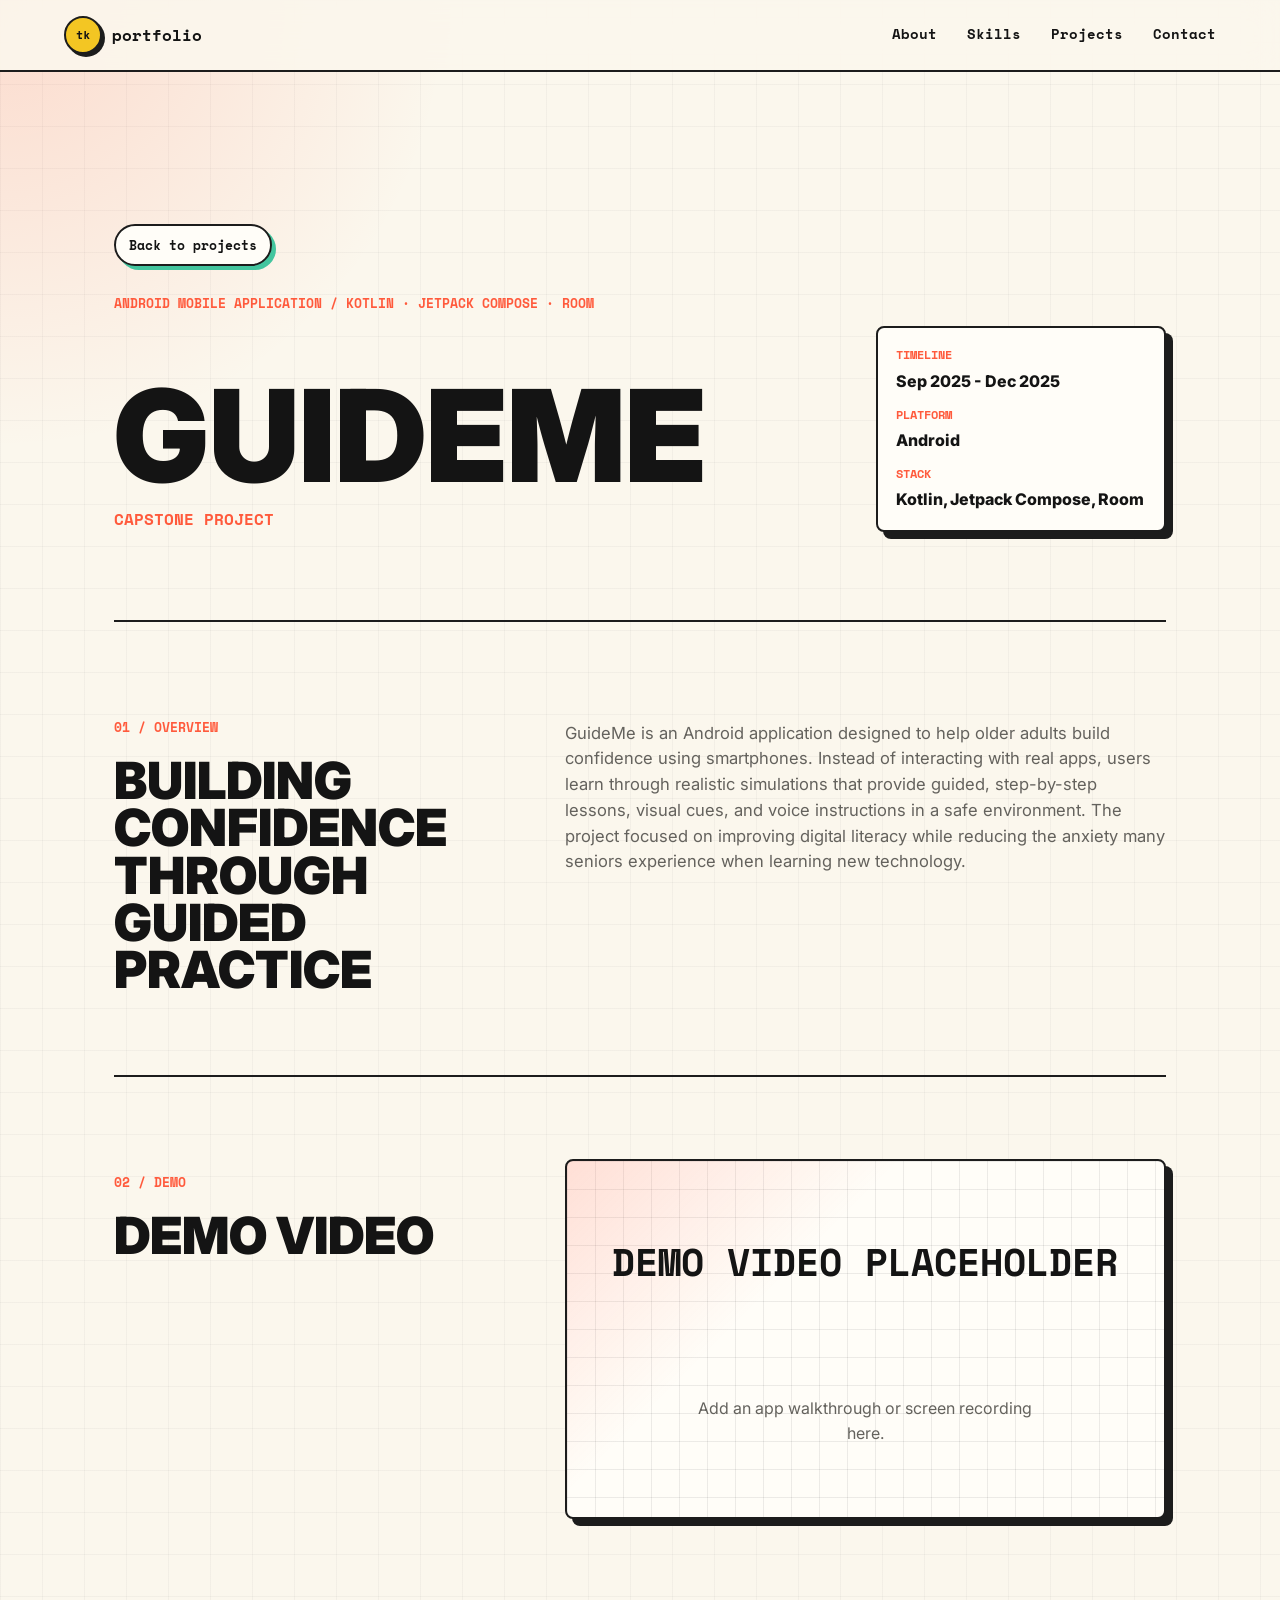
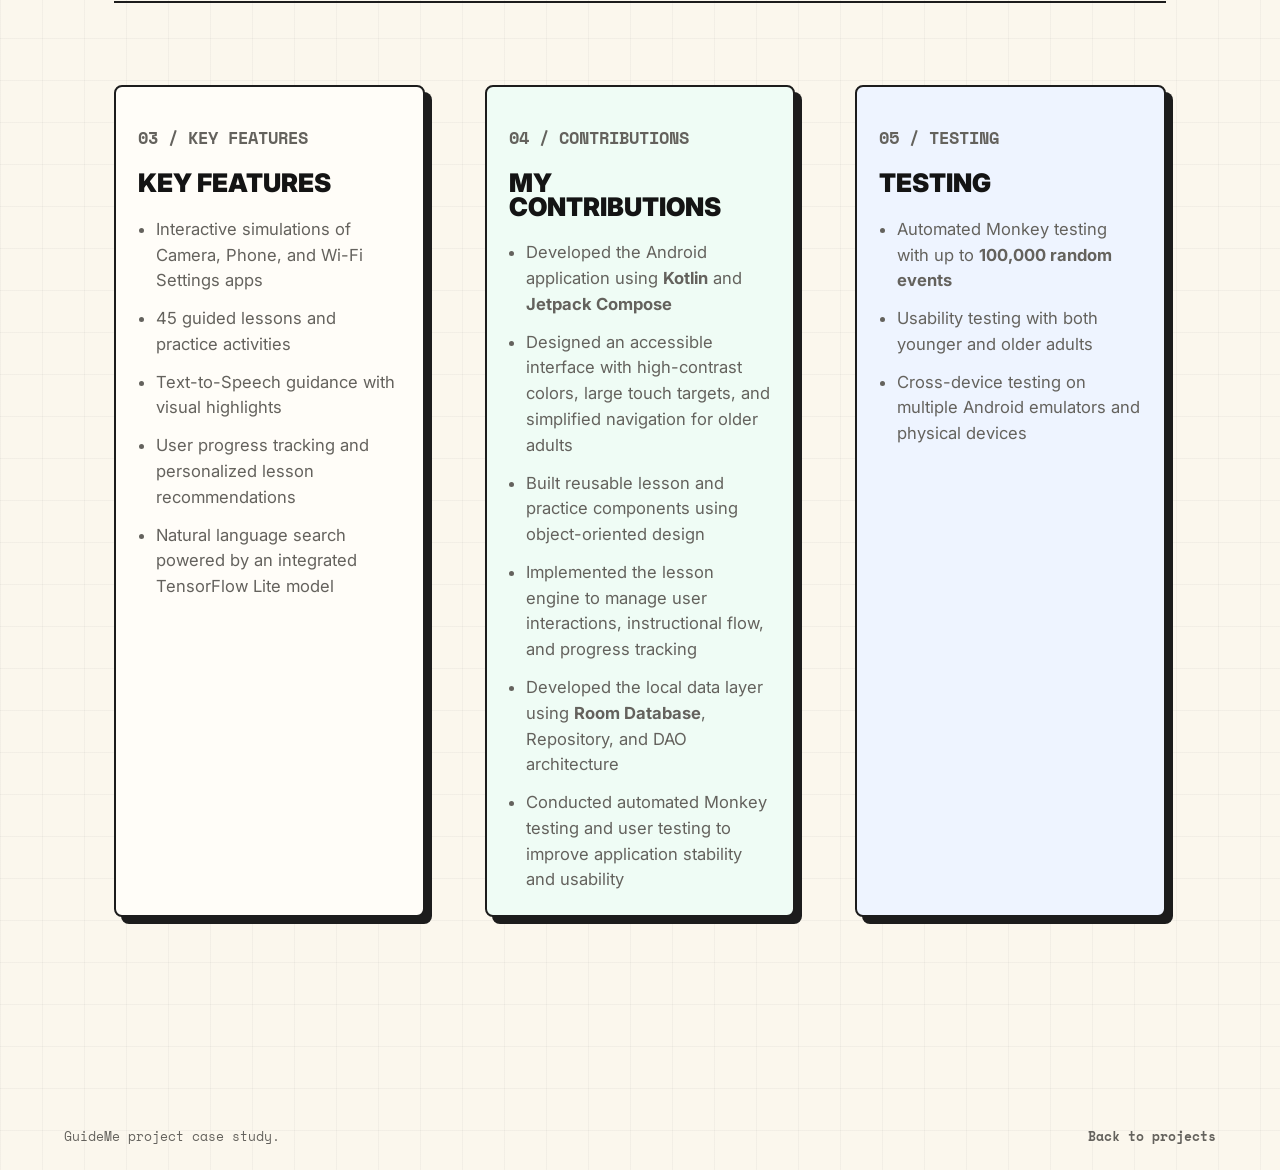
==== projects/guideme.html @ 34431dc5 "Add GuideMe project detail page" ====
<!doctype html>
<html lang="en">
  <head>
    <meta charset="utf-8">
    <meta name="viewport" content="width=device-width, initial-scale=1">
    <meta
      name="description"
      content="GuideMe project case study: an Android app built with Kotlin, Jetpack Compose, and Room to help older adults practice smartphone skills."
    >
    <title>GuideMe | Tina Kralimarkova</title>
    <link rel="preconnect" href="https://fonts.googleapis.com">
    <link rel="preconnect" href="https://fonts.gstatic.com" crossorigin>
    <link
      href="https://fonts.googleapis.com/css2?family=Inter:wght@400;500;600;700;800;900&family=Space+Mono:wght@400;700&display=swap"
      rel="stylesheet"
    >
    <link rel="stylesheet" href="../styles.css">
  </head>
  <body>
    <a class="skip-link" href="#main">Skip to content</a>

    <header class="site-header">
      <a class="brand" href="../index.html#top" aria-label="Portfolio home">
        <span class="brand-glyph">tk</span>
        <span class="brand-text">portfolio</span>
      </a>
      <nav class="nav-links" aria-label="Primary navigation">
        <a href="../index.html#about">About</a>
        <a href="../index.html#skills">Skills</a>
        <a href="../index.html#projects">Projects</a>
        <a href="../index.html#contact">Contact</a>
      </nav>
    </header>

    <main id="main" class="project-detail-page">
      <section class="project-detail-hero" aria-labelledby="project-title">
        <a class="back-link" href="../index.html#projects">Back to projects</a>
        <p class="mono-label">Android Mobile Application / Kotlin · Jetpack Compose · Room</p>
        <div class="project-detail-heading">
          <div>
            <h1 id="project-title">GuideMe</h1>
            <p class="project-detail-subtitle">Capstone Project</p>
          </div>
          <dl class="project-facts" aria-label="Project facts">
            <div>
              <dt>Timeline</dt>
              <dd>Sep 2025 - Dec 2025</dd>
            </div>
            <div>
              <dt>Platform</dt>
              <dd>Android</dd>
            </div>
            <div>
              <dt>Stack</dt>
              <dd>Kotlin, Jetpack Compose, Room</dd>
            </div>
          </dl>
        </div>
      </section>

      <section class="project-detail-section project-overview" aria-labelledby="overview-title">
        <div>
          <p class="section-marker">01 / overview</p>
          <h2 id="overview-title">Building confidence through guided practice</h2>
        </div>
        <p>
          GuideMe is an Android application designed to help older adults build
          confidence using smartphones. Instead of interacting with real apps,
          users learn through realistic simulations that provide guided,
          step-by-step lessons, visual cues, and voice instructions in a safe
          environment. The project focused on improving digital literacy while
          reducing the anxiety many seniors experience when learning new
          technology.
        </p>
      </section>

      <section class="project-detail-section" aria-labelledby="demo-title">
        <div>
          <p class="section-marker">02 / demo</p>
          <h2 id="demo-title">Demo video</h2>
        </div>
        <div class="demo-placeholder" role="img" aria-label="Placeholder for a GuideMe demo video">
          <span>Demo video placeholder</span>
          <p>Add an app walkthrough or screen recording here.</p>
        </div>
      </section>

      <section class="project-detail-section detail-card-grid" aria-label="GuideMe project details">
        <article class="detail-card">
          <p class="section-marker">03 / key features</p>
          <h2>Key Features</h2>
          <ul>
            <li>Interactive simulations of Camera, Phone, and Wi-Fi Settings apps</li>
            <li>45 guided lessons and practice activities</li>
            <li>Text-to-Speech guidance with visual highlights</li>
            <li>User progress tracking and personalized lesson recommendations</li>
            <li>Natural language search powered by an integrated TensorFlow Lite model</li>
          </ul>
        </article>

        <article class="detail-card">
          <p class="section-marker">04 / contributions</p>
          <h2>My<br>Contributions</h2>
          <ul>
            <li>Developed the Android application using <strong>Kotlin</strong> and <strong>Jetpack Compose</strong></li>
            <li>Designed an accessible interface with high-contrast colors, large touch targets, and simplified navigation for older adults</li>
            <li>Built reusable lesson and practice components using object-oriented design</li>
            <li>Implemented the lesson engine to manage user interactions, instructional flow, and progress tracking</li>
            <li>Developed the local data layer using <strong>Room Database</strong>, Repository, and DAO architecture</li>
            <li>Conducted automated Monkey testing and user testing to improve application stability and usability</li>
          </ul>
        </article>

        <article class="detail-card">
          <p class="section-marker">05 / testing</p>
          <h2>Testing</h2>
          <ul>
            <li>Automated Monkey testing with up to <strong>100,000 random events</strong></li>
            <li>Usability testing with both younger and older adults</li>
            <li>Cross-device testing on multiple Android emulators and physical devices</li>
          </ul>
        </article>
      </section>
    </main>

    <footer class="site-footer">
      <p>GuideMe project case study.</p>
      <a href="../index.html#projects">Back to projects</a>
    </footer>
  </body>
</html>
---- styles.css ----
:root {
  color-scheme: light;
  --ink: #141414;
  --muted: #64625d;
  --paper: #fbf7ed;
  --paper-deep: #efe6d1;
  --surface: #fffdf8;
  --line: #1c1c1c;
  --hot: #ff5a3c;
  --mint: #43c59e;
  --sky: #4d8df7;
  --sun: #f3c623;
  --shadow: 7px 7px 0 var(--line);
  --soft-shadow: 0 18px 48px rgba(20, 20, 20, 0.13);
  font-family: Inter, system-ui, -apple-system, BlinkMacSystemFont, "Segoe UI", sans-serif;
}

* {
  box-sizing: border-box;
}

html {
  scroll-behavior: smooth;
}

body {
  margin: 0;
  background:
    radial-gradient(circle at top left, rgba(255, 90, 60, 0.18), transparent 28rem),
    linear-gradient(90deg, rgba(20, 20, 20, 0.035) 1px, transparent 1px),
    linear-gradient(180deg, rgba(20, 20, 20, 0.035) 1px, transparent 1px),
    var(--paper);
  background-size: auto, 42px 42px, 42px 42px, auto;
  color: var(--ink);
  font-size: 16px;
  line-height: 1.55;
  overflow-x: hidden;
}

img {
  display: block;
  max-width: 100%;
}

a {
  color: inherit;
}

.skip-link {
  position: fixed;
  left: 18px;
  top: 12px;
  z-index: 20;
  transform: translateY(-150%);
  background: var(--ink);
  color: var(--paper);
  padding: 10px 14px;
}

.skip-link:focus {
  transform: translateY(0);
}

.site-header {
  position: sticky;
  top: 0;
  z-index: 10;
  display: flex;
  align-items: center;
  justify-content: space-between;
  gap: 24px;
  padding: 16px clamp(18px, 5vw, 64px);
  background: rgba(251, 247, 237, 0.9);
  border-bottom: 2px solid var(--line);
  backdrop-filter: blur(16px);
}

.brand,
.nav-links,
.hero-actions,
.contact-links {
  display: flex;
  align-items: center;
}

.brand {
  gap: 10px;
  font-weight: 900;
  text-decoration: none;
  text-transform: lowercase;
}

.brand-glyph {
  display: inline-grid;
  width: 38px;
  height: 38px;
  place-items: center;
  border: 2px solid var(--line);
  border-radius: 999px;
  background: var(--sun);
  font-family: "Space Mono", monospace;
  font-size: 0.78rem;
  box-shadow: 3px 3px 0 var(--line);
}

.brand-text,
.mono-label,
.section-marker,
.project-type,
.project-meta,
.skill-number {
  font-family: "Space Mono", monospace;
}

.nav-links {
  gap: clamp(12px, 3vw, 30px);
}

.nav-links a {
  color: var(--ink);
  font-family: "Space Mono", monospace;
  font-size: 0.86rem;
  font-weight: 700;
  text-decoration: none;
}

.nav-links a:hover,
.nav-links a:focus-visible {
  color: var(--hot);
}

.hero {
  padding: clamp(48px, 8vw, 96px) clamp(18px, 5vw, 64px) clamp(46px, 7vw, 84px);
}

.hero-grid {
  display: grid;
  grid-template-columns: minmax(0, 1fr) minmax(300px, 420px);
  gap: clamp(32px, 6vw, 76px);
  align-items: center;
  min-width: 0;
  max-width: 1180px;
  margin: 0 auto;
}

.hero-copy {
  min-width: 0;
  width: 100%;
  max-width: 760px;
}

.mono-label {
  max-width: 100%;
  margin: 0 0 14px;
  color: var(--hot);
  font-size: 0.84rem;
  font-weight: 700;
  line-height: 1.35;
  overflow-wrap: anywhere;
  text-transform: uppercase;
}

h1,
h2,
h3,
p {
  overflow-wrap: anywhere;
}

h1,
h2 {
  margin: 0;
  letter-spacing: 0;
}

h1 {
  max-width: 760px;
  font-size: clamp(4rem, 11vw, 8.8rem);
  font-weight: 900;
  line-height: 0.82;
  text-transform: none;
}

h2 {
  font-size: clamp(2.1rem, 5vw, 4.8rem);
  font-weight: 900;
  line-height: 0.92;
  text-transform: uppercase;
}

h3 {
  margin: 0;
  font-size: clamp(1.15rem, 2vw, 1.55rem);
  line-height: 1.05;
}

.hero-intro {
  width: 100%;
  max-width: 620px;
  margin: 28px 0 0;
  color: var(--muted);
  font-size: clamp(1rem, 1.6vw, 1.2rem);
}

.hero-actions {
  flex-wrap: wrap;
  gap: 12px;
  margin-top: 30px;
}

.button {
  display: inline-flex;
  min-height: 46px;
  align-items: center;
  justify-content: center;
  border: 2px solid var(--line);
  border-radius: 999px;
  padding: 10px 18px;
  font-family: "Space Mono", monospace;
  font-weight: 700;
  text-decoration: none;
  transition: transform 160ms ease, box-shadow 160ms ease, background 160ms ease;
}

.button.primary {
  background: var(--ink);
  color: var(--paper);
  box-shadow: 4px 4px 0 var(--hot);
}

.button.secondary {
  background: var(--surface);
  color: var(--ink);
  box-shadow: 4px 4px 0 var(--mint);
}

.button:hover,
.button:focus-visible {
  transform: translate(-2px, -2px);
}

.signal-panel {
  overflow: hidden;
  margin: 0;
  border: 2px solid var(--line);
  border-radius: 18px 18px 10px 10px;
  background: var(--surface);
  box-shadow: var(--shadow);
}

.signal-panel::before {
  content: "";
  display: block;
  height: 26px;
  border-bottom: 2px solid var(--line);
  background:
    radial-gradient(circle, var(--hot) 0 5px, transparent 6px) 14px 50% / 20px 20px no-repeat,
    radial-gradient(circle, var(--sun) 0 5px, transparent 6px) 36px 50% / 20px 20px no-repeat,
    radial-gradient(circle, var(--mint) 0 5px, transparent 6px) 58px 50% / 20px 20px no-repeat,
    var(--paper-deep);
}

.signal-panel img {
  width: 100%;
  aspect-ratio: 4 / 5;
  object-fit: cover;
  object-position: 46% 42%;
  filter: saturate(1.04) contrast(1.02);
}

.signal-readout {
  display: flex;
  justify-content: space-between;
  gap: 16px;
  padding: 14px 16px;
  border-top: 2px solid var(--line);
  font-family: "Space Mono", monospace;
  font-size: 0.84rem;
}

.signal-readout strong {
  text-align: right;
}

.signal-readout span {
  color: var(--muted);
}

.section {
  max-width: 1180px;
  margin: 0 auto;
  padding: clamp(58px, 8vw, 104px) clamp(18px, 5vw, 64px);
}

.section-marker {
  margin-bottom: 20px;
  color: var(--hot);
  font-size: 0.82rem;
  font-weight: 700;
  text-transform: uppercase;
}

.about-layout,
.section-topline {
  display: grid;
  grid-template-columns: minmax(0, 0.92fr) minmax(260px, 0.48fr);
  gap: clamp(24px, 5vw, 58px);
  align-items: start;
}

.about-layout p,
.section-topline p {
  max-width: 760px;
  margin: 0;
  color: var(--muted);
  font-size: 1.08rem;
}

.about-layout h2 {
  margin-bottom: 18px;
}

.interests-block {
  border: 2px solid var(--line);
  border-radius: 8px;
  padding: 20px;
  background: var(--surface);
  box-shadow: var(--shadow);
}

.interests-block h3 {
  margin-bottom: 14px;
}

.pill-list {
  display: flex;
  flex-wrap: wrap;
  gap: 8px;
  padding: 0;
  margin: 0;
  list-style: none;
}

.pill-list li {
  border: 2px solid var(--line);
  border-radius: 999px;
  padding: 7px 11px;
  background: var(--paper);
  font-family: "Space Mono", monospace;
  font-size: 0.78rem;
  font-weight: 700;
}

.skills-grid {
  display: grid;
  grid-template-columns: repeat(5, minmax(0, 1fr));
  gap: 14px;
  margin-top: 28px;
}

.skill-card {
  display: flex;
  min-height: 255px;
  flex-direction: column;
  border: 2px solid var(--line);
  border-radius: 8px;
  padding: 18px;
  background: var(--surface);
  box-shadow: 5px 5px 0 var(--line);
}

.skill-card:nth-child(2) {
  background: #f4fff9;
}

.skill-card:nth-child(3) {
  background: #f2f6ff;
}

.skill-card:nth-child(4) {
  background: #fff3ee;
}

.skill-card:nth-child(5) {
  background: #fffbe8;
}

.skill-number {
  display: inline-block;
  margin-bottom: auto;
  color: var(--hot);
  font-size: 0.84rem;
  font-weight: 700;
}

.skill-card h3 {
  margin-top: 34px;
}

.skill-card p {
  margin: 12px 0 0;
  color: var(--muted);
}

.projects-section {
  max-width: none;
  border-top: 2px solid var(--line);
  border-bottom: 2px solid var(--line);
  background: rgba(239, 230, 209, 0.72);
}

.projects-section > * {
  max-width: 1180px;
  margin-left: auto;
  margin-right: auto;
}

.tabs {
  display: grid;
  gap: 22px;
  margin-top: 28px;
}

.tab-list {
  display: flex;
  flex-wrap: wrap;
  gap: 10px;
}

.tab {
  min-height: 46px;
  border: 2px solid var(--line);
  border-radius: 999px;
  padding: 10px 15px;
  background: var(--surface);
  color: var(--ink);
  font: inherit;
  font-family: "Space Mono", monospace;
  font-size: 0.86rem;
  font-weight: 700;
  cursor: pointer;
  transition: transform 160ms ease, box-shadow 160ms ease, background 160ms ease;
}

.tab.is-active {
  background: var(--sun);
  box-shadow: 4px 4px 0 var(--line);
}

.tab:hover,
.tab:focus-visible {
  transform: translate(-2px, -2px);
}

.project-panel {
  display: grid;
  grid-template-columns: repeat(3, minmax(0, 1fr));
  gap: 16px;
}

.project-panel[hidden] {
  display: none;
}

.project-panel.all-projects {
  grid-template-columns: repeat(4, minmax(0, 1fr));
}

.project-link {
  position: relative;
  display: flex;
  min-height: 285px;
  flex-direction: column;
  justify-content: space-between;
  overflow: hidden;
  border: 2px solid var(--line);
  border-radius: 8px;
  padding: 20px;
  background: var(--surface);
  box-shadow: var(--shadow);
  text-decoration: none;
  transition: transform 180ms ease, box-shadow 180ms ease;
}

.project-link.featured {
  grid-column: span 2;
  min-height: 320px;
}

.project-link::after {
  content: "preview ->";
  position: absolute;
  right: 18px;
  top: 16px;
  font-family: "Space Mono", monospace;
  font-size: 0.76rem;
  font-weight: 700;
  opacity: 0;
  transform: translateY(8px);
  transition: opacity 180ms ease, transform 180ms ease;
}

.project-link.detail-link::after {
  content: "open ->";
}

.project-link:hover,
.project-link:focus-visible {
  transform: translate(-4px, -4px);
  box-shadow: 11px 11px 0 var(--line);
}

.project-link:hover::after,
.project-link:focus-visible::after {
  opacity: 1;
  transform: translateY(0);
}

.project-link.hot {
  background: #fff1ed;
}

.project-link.mint {
  background: #effcf5;
}

.project-link.sky {
  background: #eef4ff;
}

.project-type {
  width: max-content;
  max-width: 100%;
  border: 2px solid var(--line);
  border-radius: 999px;
  padding: 6px 10px;
  background: var(--surface);
  font-size: 0.76rem;
  font-weight: 700;
  text-transform: uppercase;
}

.project-link h3 {
  margin-top: auto;
  padding-top: 52px;
  font-size: clamp(1.6rem, 3vw, 2.65rem);
  font-weight: 900;
  text-transform: uppercase;
}

.project-title-row {
  display: grid;
  gap: 10px;
  margin-top: auto;
  padding-top: 54px;
}

.project-title-row h3 {
  margin: 0;
  padding-top: 0;
}

.project-panel.all-projects .project-link:not(.featured) h3 {
  font-size: clamp(1.35rem, 2vw, 2.05rem);
  line-height: 1;
}

.project-date,
.project-subtitle {
  font-family: "Space Mono", monospace;
  font-weight: 700;
}

.project-date {
  color: var(--hot);
  font-size: 0.82rem;
  text-transform: uppercase;
}

.project-subtitle {
  margin: 12px 0 0;
  color: var(--ink);
  font-size: 0.9rem;
  text-transform: uppercase;
}

.project-link p {
  margin: 12px 0 20px;
  color: var(--muted);
}

.project-meta {
  color: var(--ink);
  font-size: 0.8rem;
  font-weight: 700;
}

.project-preview {
  display: grid;
  grid-template-columns: minmax(160px, 0.35fr) minmax(220px, 0.55fr) minmax(260px, 1fr);
  gap: 18px;
  align-items: start;
  border: 2px solid var(--line);
  border-radius: 8px;
  padding: 18px;
  background: var(--ink);
  color: var(--paper);
  box-shadow: var(--shadow);
}

.project-preview-label {
  color: var(--sun);
  font-family: "Space Mono", monospace;
  font-size: 0.8rem;
  font-weight: 700;
  text-transform: uppercase;
}

.project-preview h3 {
  text-transform: uppercase;
}

.project-preview p {
  margin: 0;
  color: #ded8c8;
}

.contact-card {
  border: 2px solid var(--line);
  border-radius: 8px;
  padding: clamp(24px, 5vw, 46px);
  background: var(--ink);
  color: var(--paper);
  box-shadow: var(--shadow);
}

.contact-card .mono-label {
  color: var(--sun);
}

.contact-card h2 {
  max-width: 870px;
}

.contact-links {
  flex-wrap: wrap;
  gap: 10px;
  margin-top: 28px;
}

.contact-links a {
  border: 2px solid var(--paper);
  border-radius: 999px;
  padding: 10px 14px;
  color: var(--paper);
  font-family: "Space Mono", monospace;
  font-weight: 700;
  text-decoration: none;
}

.contact-links a:hover,
.contact-links a:focus-visible {
  background: var(--paper);
  color: var(--ink);
}

.site-footer {
  display: flex;
  justify-content: space-between;
  gap: 18px;
  padding: 24px clamp(18px, 5vw, 64px);
  color: var(--muted);
  font-family: "Space Mono", monospace;
  font-size: 0.82rem;
}

.site-footer p {
  margin: 0;
}

.site-footer a {
  font-weight: 700;
  text-decoration: none;
}

.project-detail-page {
  max-width: 1180px;
  margin: 0 auto;
  padding: clamp(42px, 7vw, 88px) clamp(18px, 5vw, 64px) clamp(64px, 8vw, 104px);
}

.project-detail-hero {
  padding: clamp(24px, 5vw, 64px) 0 clamp(44px, 7vw, 88px);
}

.back-link {
  display: inline-flex;
  width: max-content;
  max-width: 100%;
  margin-bottom: 28px;
  border: 2px solid var(--line);
  border-radius: 999px;
  padding: 9px 13px;
  background: var(--surface);
  box-shadow: 4px 4px 0 var(--mint);
  font-family: "Space Mono", monospace;
  font-size: 0.82rem;
  font-weight: 700;
  text-decoration: none;
}

.project-detail-heading {
  display: grid;
  grid-template-columns: minmax(0, 1fr) minmax(260px, 0.42fr);
  gap: clamp(28px, 6vw, 72px);
  align-items: end;
}

.project-detail-heading h1 {
  font-size: clamp(4.2rem, 10vw, 8rem);
  overflow-wrap: normal;
  word-break: normal;
  text-transform: uppercase;
}

.project-detail-subtitle {
  margin: 18px 0 0;
  color: var(--hot);
  font-family: "Space Mono", monospace;
  font-weight: 700;
  text-transform: uppercase;
}

.project-facts {
  display: grid;
  gap: 12px;
  margin: 0;
  border: 2px solid var(--line);
  border-radius: 8px;
  padding: 18px;
  background: var(--surface);
  box-shadow: var(--shadow);
}

.project-facts div {
  display: grid;
  gap: 4px;
}

.project-facts dt {
  color: var(--hot);
  font-family: "Space Mono", monospace;
  font-size: 0.74rem;
  font-weight: 700;
  text-transform: uppercase;
}

.project-facts dd {
  margin: 0;
  color: var(--ink);
  font-weight: 800;
}

.project-detail-section {
  display: grid;
  grid-template-columns: minmax(0, 0.65fr) minmax(280px, 1fr);
  gap: clamp(24px, 5vw, 60px);
  align-items: start;
  padding: clamp(44px, 7vw, 82px) 0;
  border-top: 2px solid var(--line);
}

.project-detail-section h2 {
  font-size: clamp(2.1rem, 4vw, 3.8rem);
  overflow-wrap: normal;
  word-break: normal;
}

.project-overview h2 {
  max-width: 620px;
}

.project-overview > p,
.detail-card p,
.detail-card li {
  color: var(--muted);
  font-size: 1.04rem;
}

.demo-placeholder {
  display: grid;
  min-height: 360px;
  place-items: center;
  gap: 10px;
  border: 2px solid var(--line);
  border-radius: 8px;
  padding: 24px;
  background:
    linear-gradient(135deg, rgba(255, 90, 60, 0.18), transparent 35%),
    linear-gradient(90deg, rgba(20, 20, 20, 0.08) 1px, transparent 1px),
    linear-gradient(180deg, rgba(20, 20, 20, 0.08) 1px, transparent 1px),
    var(--surface);
  background-size: auto, 28px 28px, 28px 28px, auto;
  box-shadow: var(--shadow);
  text-align: center;
}

.demo-placeholder span {
  color: var(--ink);
  font-family: "Space Mono", monospace;
  font-size: clamp(1.4rem, 3vw, 2.4rem);
  font-weight: 700;
  text-transform: uppercase;
}

.demo-placeholder p {
  max-width: 340px;
  margin: 0;
  color: var(--muted);
}

.detail-card-grid {
  grid-template-columns: repeat(3, minmax(0, 1fr));
}

.detail-card {
  min-height: 100%;
  border: 2px solid var(--line);
  border-radius: 8px;
  padding: 22px;
  background: var(--surface);
  box-shadow: var(--shadow);
}

.detail-card:nth-child(2) {
  background: #effcf5;
}

.detail-card:nth-child(3) {
  background: #eef4ff;
}

.detail-card h2 {
  font-size: clamp(1.6rem, 2vw, 2.05rem);
  overflow-wrap: normal;
  word-break: normal;
}

.detail-card ul {
  display: grid;
  gap: 12px;
  padding-left: 1.1rem;
  margin: 22px 0 0;
}

@media (max-width: 980px) {
  .hero-grid,
  .about-layout,
  .section-topline {
    grid-template-columns: 1fr;
  }

  .signal-panel {
    width: min(100%, 440px);
  }

  .skills-grid {
    grid-template-columns: repeat(2, minmax(0, 1fr));
  }

  .project-panel,
  .project-panel.all-projects {
    grid-template-columns: repeat(2, minmax(0, 1fr));
  }

  .project-link.featured {
    grid-column: span 2;
  }

  .project-detail-heading,
  .project-detail-section,
  .detail-card-grid {
    grid-template-columns: 1fr;
  }
}

@media (max-width: 680px) {
  .site-header {
    align-items: flex-start;
    flex-direction: column;
  }

  .nav-links {
    width: 100%;
    flex-wrap: wrap;
  }

  .hero {
    padding-top: 40px;
  }

  .hero-copy,
  .hero-intro {
    width: calc(100vw - 48px);
    max-width: 100%;
  }

  .mono-label {
    width: calc(100vw - 48px);
    font-size: 0.76rem;
  }

  h1 {
    max-width: calc(100vw - 48px);
    font-size: clamp(3.6rem, 18vw, 5.4rem);
  }

  .hero-actions,
  .tab-list,
  .contact-links {
    align-items: stretch;
    flex-direction: column;
  }

  .button,
  .tab,
  .contact-links a {
    width: calc(100% - 7px);
  }

  .skills-grid,
  .project-panel,
  .project-panel.all-projects,
  .project-preview {
    grid-template-columns: 1fr;
  }

  .signal-panel {
    width: calc(100vw - 55px);
  }

  .project-link {
    min-height: 250px;
  }

  .project-link.featured {
    grid-column: span 1;
  }

  .site-footer {
    flex-direction: column;
  }
}
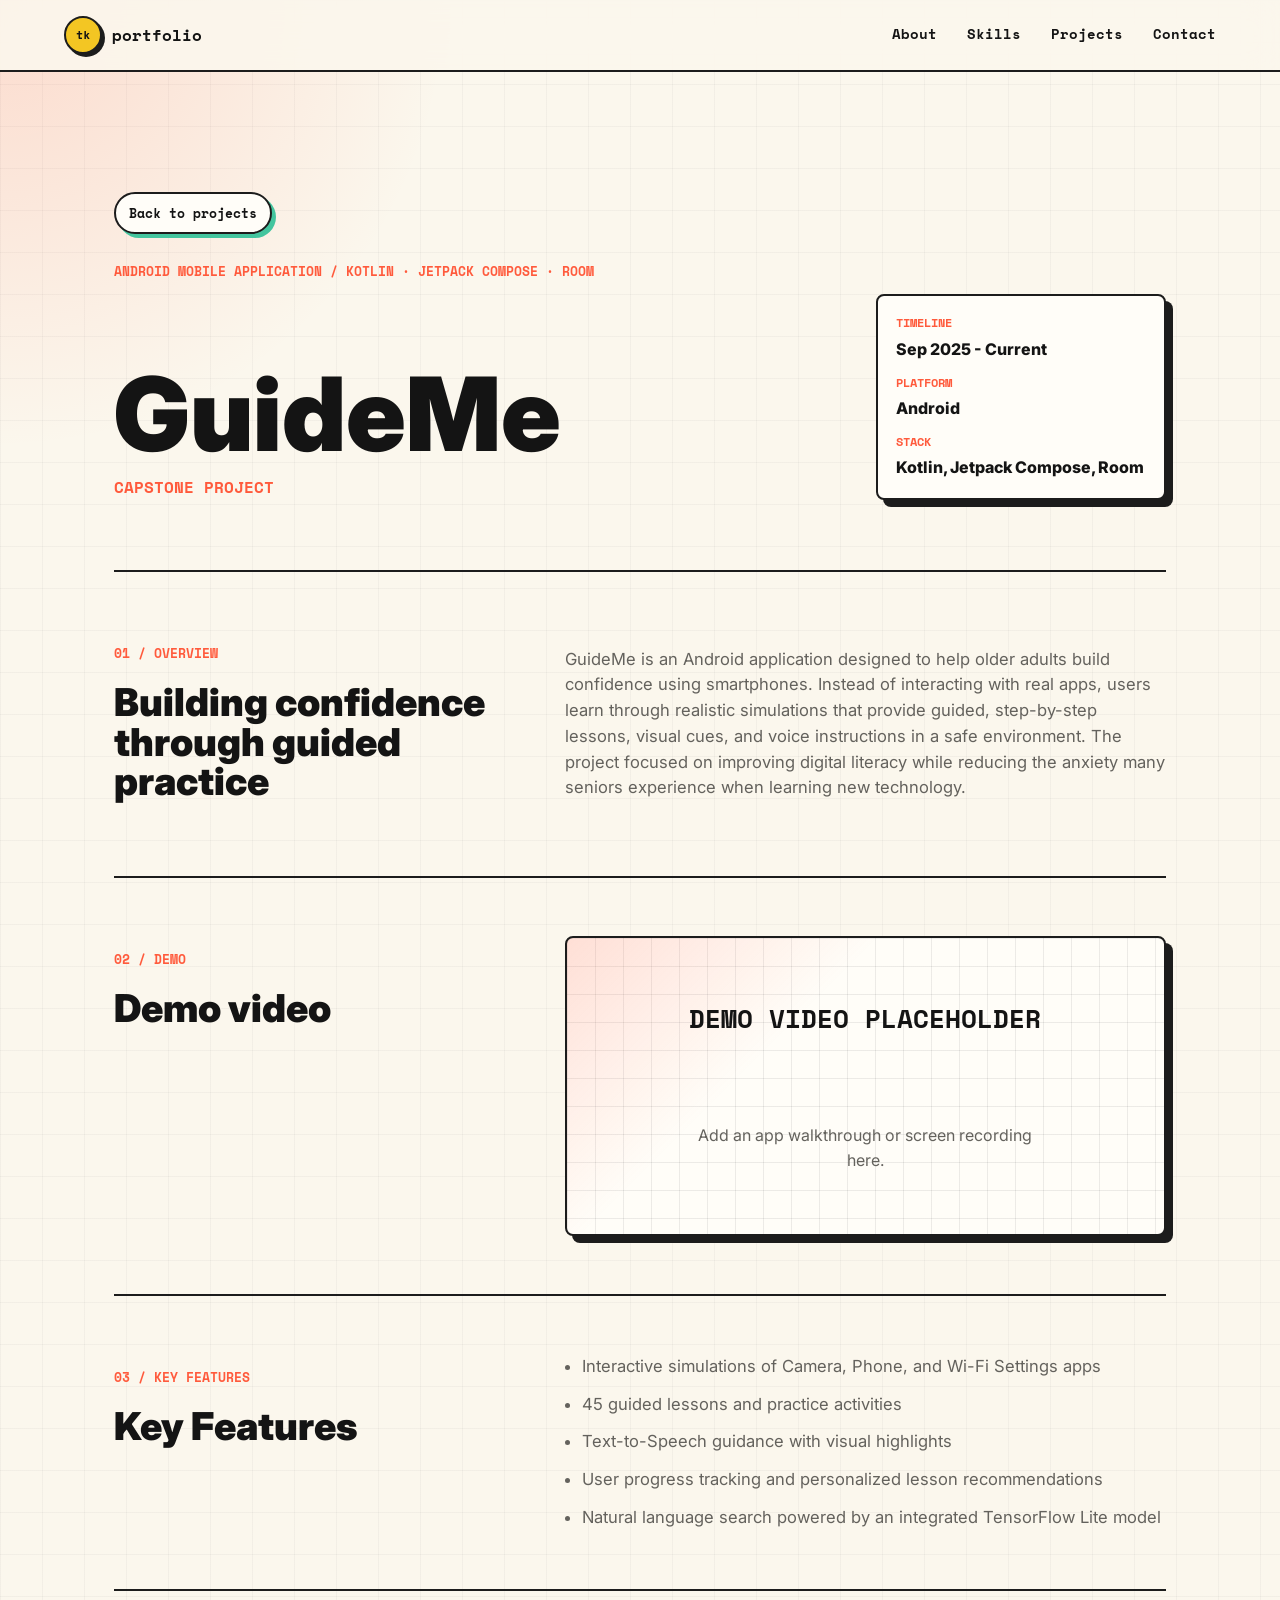
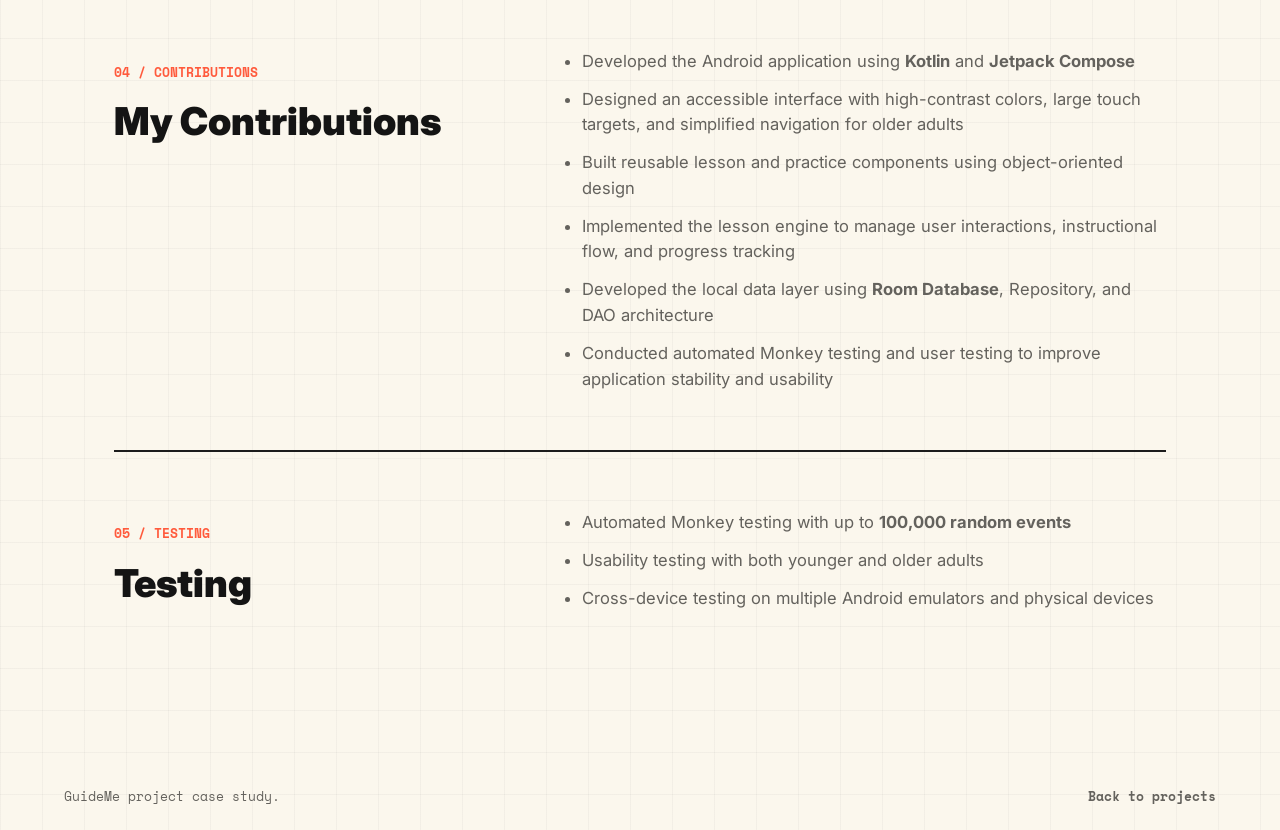
==== commit eebd3421: "Simplify GuideMe project page" ====
--- a/projects/guideme.html
+++ b/projects/guideme.html
@@ -44,7 +44,7 @@
           <dl class="project-facts" aria-label="Project facts">
             <div>
               <dt>Timeline</dt>
-              <dd>Sep 2025 - Dec 2025</dd>
+              <dd>Sep 2025 - Current</dd>
             </div>
             <div>
               <dt>Platform</dt>
@@ -85,10 +85,12 @@
         </div>
       </section>
 
-      <section class="project-detail-section detail-card-grid" aria-label="GuideMe project details">
-        <article class="detail-card">
+      <section class="project-detail-section simple-detail-section" aria-labelledby="features-title">
+        <div>
           <p class="section-marker">03 / key features</p>
-          <h2>Key Features</h2>
+          <h2 id="features-title">Key Features</h2>
+        </div>
+        <div class="project-detail-copy">
           <ul>
             <li>Interactive simulations of Camera, Phone, and Wi-Fi Settings apps</li>
             <li>45 guided lessons and practice activities</li>
@@ -96,11 +98,15 @@
             <li>User progress tracking and personalized lesson recommendations</li>
             <li>Natural language search powered by an integrated TensorFlow Lite model</li>
           </ul>
-        </article>
+        </div>
+      </section>
 
-        <article class="detail-card">
+      <section class="project-detail-section simple-detail-section" aria-labelledby="contributions-title">
+        <div>
           <p class="section-marker">04 / contributions</p>
-          <h2>My<br>Contributions</h2>
+          <h2 id="contributions-title">My Contributions</h2>
+        </div>
+        <div class="project-detail-copy">
           <ul>
             <li>Developed the Android application using <strong>Kotlin</strong> and <strong>Jetpack Compose</strong></li>
             <li>Designed an accessible interface with high-contrast colors, large touch targets, and simplified navigation for older adults</li>
@@ -109,17 +115,21 @@
             <li>Developed the local data layer using <strong>Room Database</strong>, Repository, and DAO architecture</li>
             <li>Conducted automated Monkey testing and user testing to improve application stability and usability</li>
           </ul>
-        </article>
+        </div>
+      </section>
 
-        <article class="detail-card">
+      <section class="project-detail-section simple-detail-section" aria-labelledby="testing-title">
+        <div>
           <p class="section-marker">05 / testing</p>
-          <h2>Testing</h2>
+          <h2 id="testing-title">Testing</h2>
+        </div>
+        <div class="project-detail-copy">
           <ul>
             <li>Automated Monkey testing with up to <strong>100,000 random events</strong></li>
             <li>Usability testing with both younger and older adults</li>
             <li>Cross-device testing on multiple Android emulators and physical devices</li>
           </ul>
-        </article>
+        </div>
       </section>
     </main>
 
--- a/styles.css
+++ b/styles.css
@@ -686,11 +686,11 @@
 .project-detail-page {
   max-width: 1180px;
   margin: 0 auto;
-  padding: clamp(42px, 7vw, 88px) clamp(18px, 5vw, 64px) clamp(64px, 8vw, 104px);
+  padding: clamp(36px, 6vw, 72px) clamp(18px, 5vw, 64px) clamp(58px, 8vw, 92px);
 }
 
 .project-detail-hero {
-  padding: clamp(24px, 5vw, 64px) 0 clamp(44px, 7vw, 88px);
+  padding: clamp(20px, 4vw, 48px) 0 clamp(34px, 6vw, 70px);
 }
 
 .back-link {
@@ -717,10 +717,10 @@
 }
 
 .project-detail-heading h1 {
-  font-size: clamp(4.2rem, 10vw, 8rem);
+  font-size: clamp(3.5rem, 8vw, 6.4rem);
   overflow-wrap: normal;
   word-break: normal;
-  text-transform: uppercase;
+  text-transform: none;
 }
 
 .project-detail-subtitle {
@@ -766,14 +766,16 @@
   grid-template-columns: minmax(0, 0.65fr) minmax(280px, 1fr);
   gap: clamp(24px, 5vw, 60px);
   align-items: start;
-  padding: clamp(44px, 7vw, 82px) 0;
+  padding: clamp(30px, 5vw, 58px) 0;
   border-top: 2px solid var(--line);
 }
 
 .project-detail-section h2 {
-  font-size: clamp(2.1rem, 4vw, 3.8rem);
+  font-size: clamp(1.9rem, 3vw, 3rem);
+  line-height: 1.02;
   overflow-wrap: normal;
   word-break: normal;
+  text-transform: none;
 }
 
 .project-overview h2 {
@@ -781,15 +783,19 @@
 }
 
 .project-overview > p,
-.detail-card p,
-.detail-card li {
+.project-detail-copy,
+.project-detail-copy li {
   color: var(--muted);
   font-size: 1.04rem;
 }
 
+.project-detail-copy {
+  max-width: 720px;
+}
+
 .demo-placeholder {
   display: grid;
-  min-height: 360px;
+  min-height: 300px;
   place-items: center;
   gap: 10px;
   border: 2px solid var(--line);
@@ -808,7 +814,7 @@
 .demo-placeholder span {
   color: var(--ink);
   font-family: "Space Mono", monospace;
-  font-size: clamp(1.4rem, 3vw, 2.4rem);
+  font-size: clamp(1.15rem, 2vw, 1.8rem);
   font-weight: 700;
   text-transform: uppercase;
 }
@@ -819,38 +825,11 @@
   color: var(--muted);
 }
 
-.detail-card-grid {
-  grid-template-columns: repeat(3, minmax(0, 1fr));
-}
-
-.detail-card {
-  min-height: 100%;
-  border: 2px solid var(--line);
-  border-radius: 8px;
-  padding: 22px;
-  background: var(--surface);
-  box-shadow: var(--shadow);
-}
-
-.detail-card:nth-child(2) {
-  background: #effcf5;
-}
-
-.detail-card:nth-child(3) {
-  background: #eef4ff;
-}
-
-.detail-card h2 {
-  font-size: clamp(1.6rem, 2vw, 2.05rem);
-  overflow-wrap: normal;
-  word-break: normal;
-}
-
-.detail-card ul {
+.project-detail-copy ul {
   display: grid;
   gap: 12px;
   padding-left: 1.1rem;
-  margin: 22px 0 0;
+  margin: 0;
 }
 
 @media (max-width: 980px) {
@@ -878,8 +857,7 @@
   }
 
   .project-detail-heading,
-  .project-detail-section,
-  .detail-card-grid {
+  .project-detail-section {
     grid-template-columns: 1fr;
   }
 }
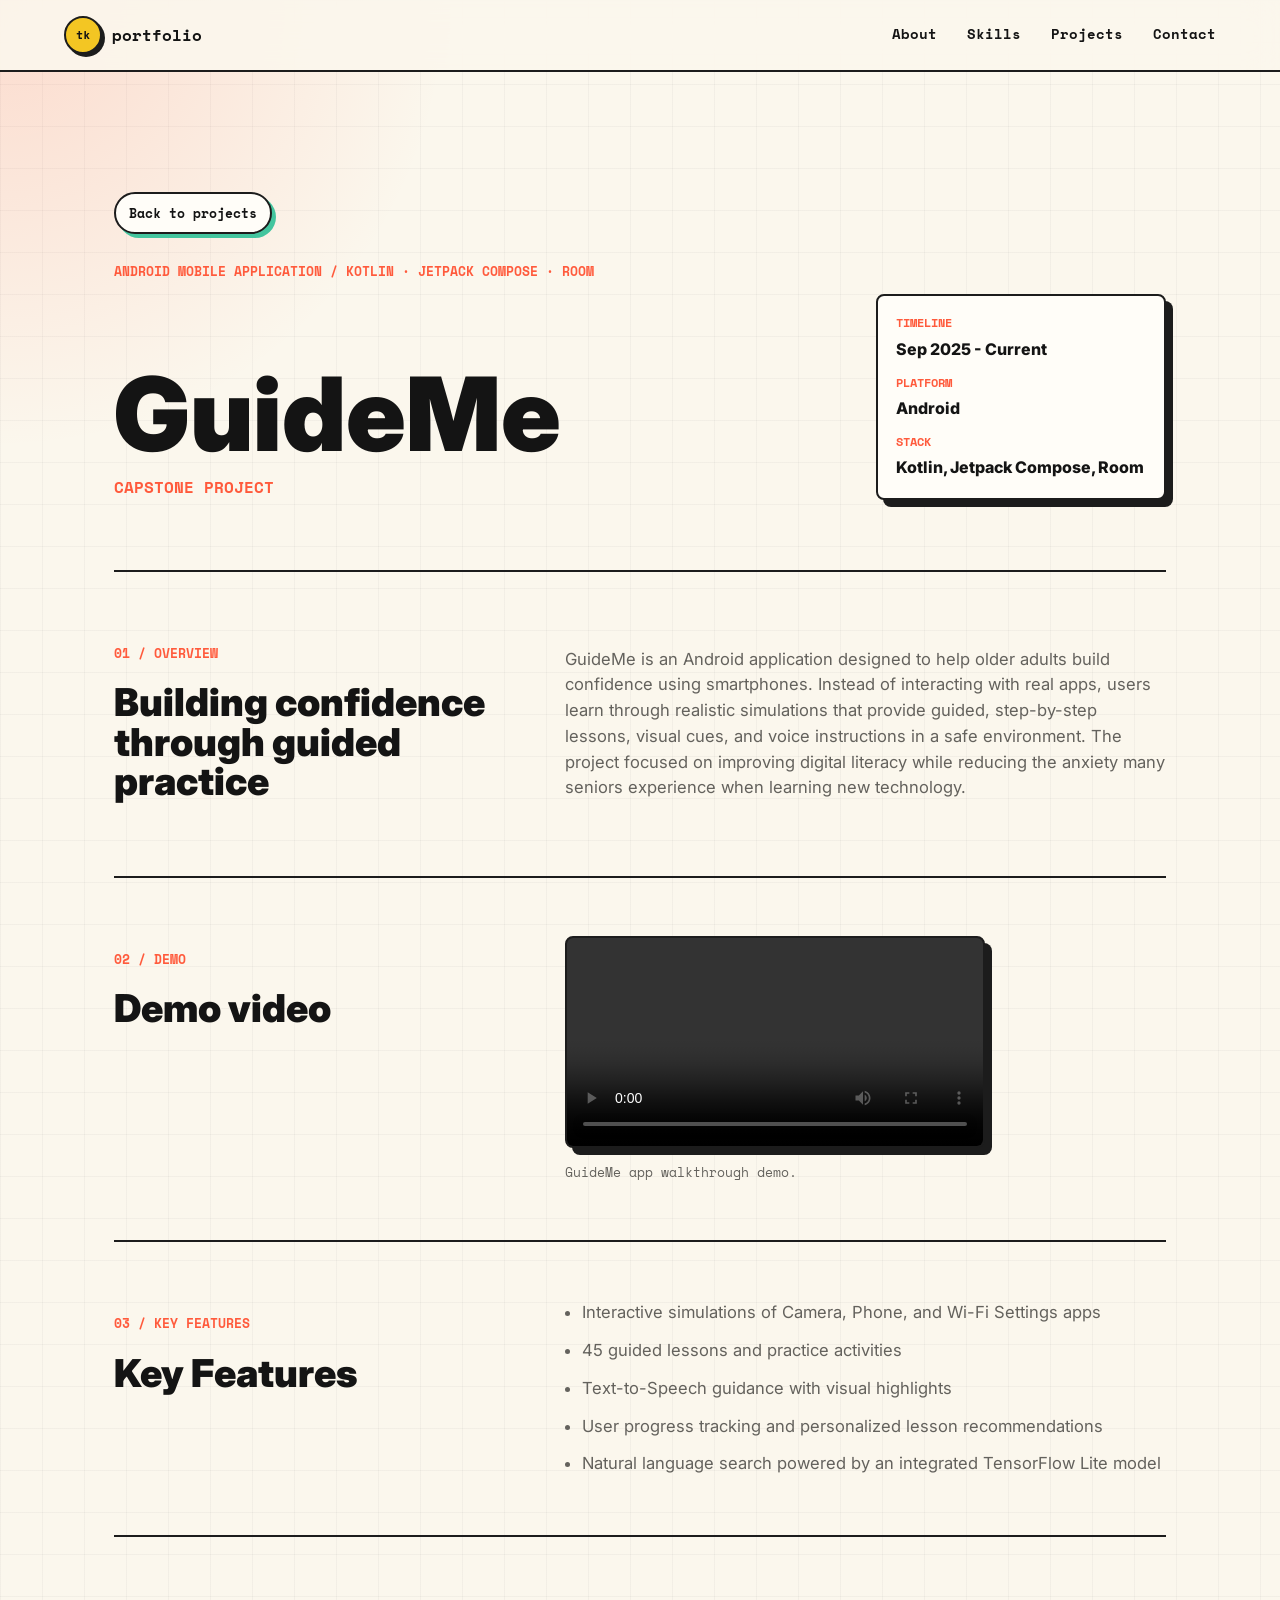
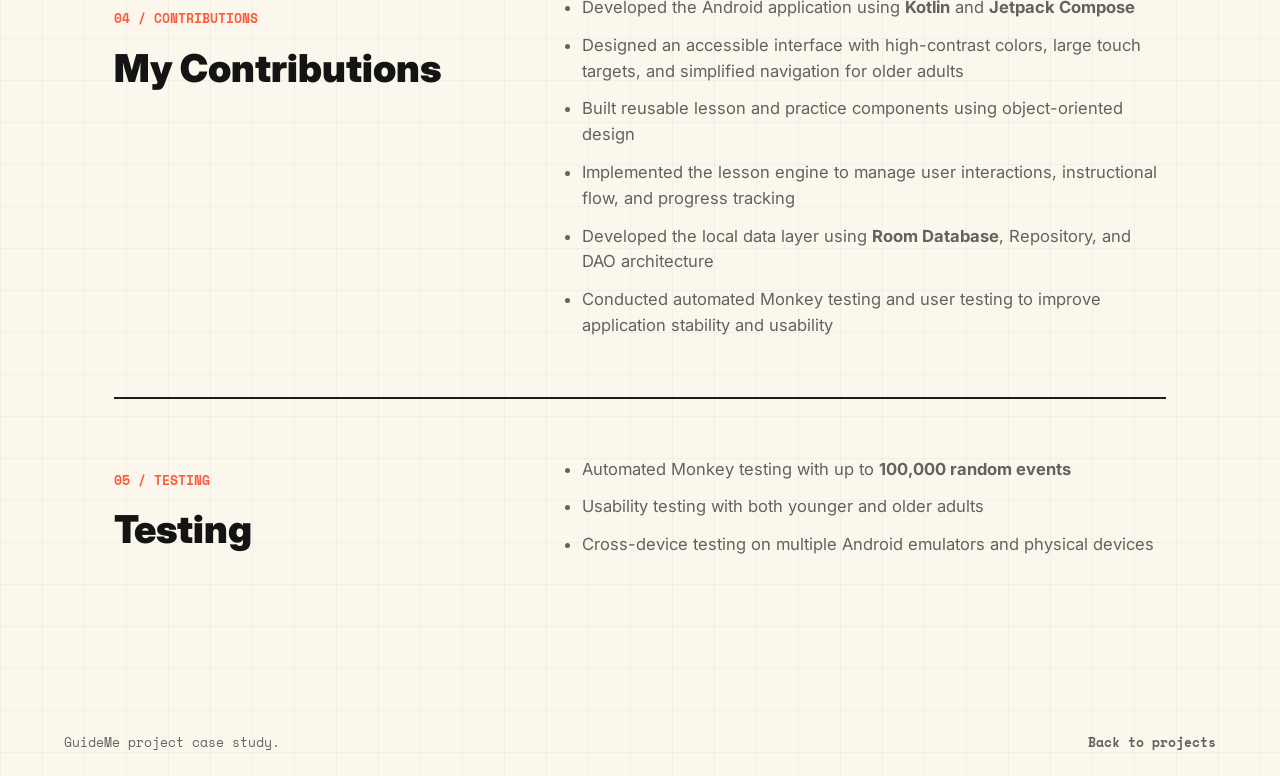
==== commit ea0d2119: "Add GuideMe demo video" ====
--- a/projects/guideme.html
+++ b/projects/guideme.html
@@ -79,10 +79,13 @@
           <p class="section-marker">02 / demo</p>
           <h2 id="demo-title">Demo video</h2>
         </div>
-        <div class="demo-placeholder" role="img" aria-label="Placeholder for a GuideMe demo video">
-          <span>Demo video placeholder</span>
-          <p>Add an app walkthrough or screen recording here.</p>
-        </div>
+        <figure class="demo-video-frame">
+          <video controls preload="metadata" playsinline>
+            <source src="../assets/videos/guideme-demo.mp4" type="video/mp4">
+            Your browser does not support the video tag.
+          </video>
+          <figcaption>GuideMe app walkthrough demo.</figcaption>
+        </figure>
       </section>
 
       <section class="project-detail-section simple-detail-section" aria-labelledby="features-title">
--- a/styles.css
+++ b/styles.css
@@ -825,6 +825,29 @@
   color: var(--muted);
 }
 
+.demo-video-frame {
+  width: min(100%, 420px);
+  margin: 0;
+  justify-self: start;
+}
+
+.demo-video-frame video {
+  display: block;
+  width: 100%;
+  max-height: 680px;
+  border: 2px solid var(--line);
+  border-radius: 8px;
+  background: var(--ink);
+  box-shadow: var(--shadow);
+}
+
+.demo-video-frame figcaption {
+  margin-top: 14px;
+  color: var(--muted);
+  font-family: "Space Mono", monospace;
+  font-size: 0.82rem;
+}
+
 .project-detail-copy ul {
   display: grid;
   gap: 12px;
